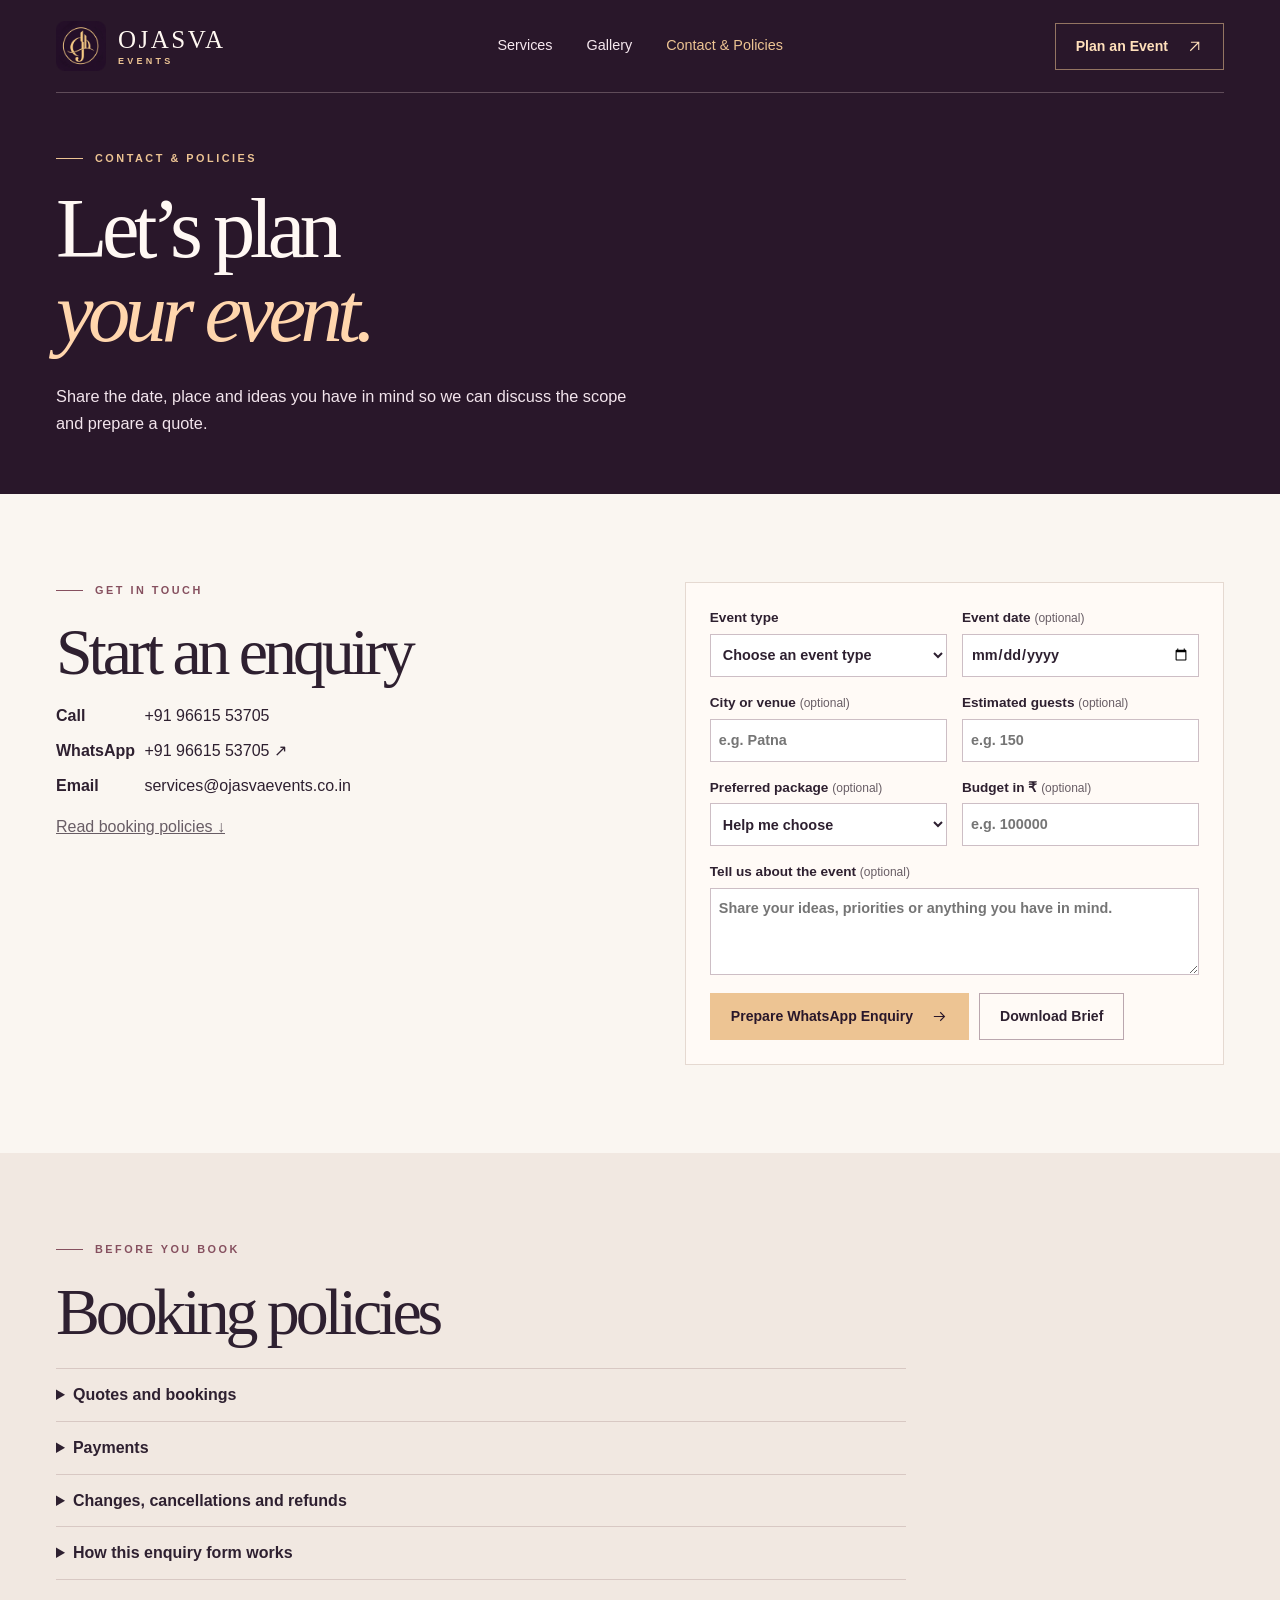
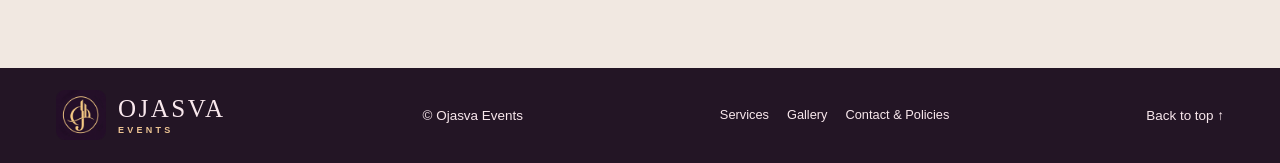
==== contact.html @ d342d85f "feat: add event management website files and assets" ====
<!doctype html>
<html lang="en">
<head>
<meta charset="utf-8">
<meta name="viewport" content="width=device-width, initial-scale=1">
<meta name="theme-color" content="#29172a">
<meta name="description" content="Contact Ojasva Events by phone, WhatsApp or email, prepare an enquiry and review the booking process.">
<title>Contact &amp; Policies | Ojasva Events</title>
<link rel="icon" href="assets/ojasva-monogram.png" type="image/png" sizes="256x256">
<link rel="stylesheet" href="assets/site.css">
<script src="assets/site.js" defer></script>
</head>
<body class="inner-page">
<a class="skip" href="#main">Skip to content</a>
<svg class="symbols" xmlns="http://www.w3.org/2000/svg" aria-hidden="true">
<symbol id="arrow" viewBox="0 0 24 24"><path d="M4 12h15m-6-6 6 6-6 6" stroke="currentColor" stroke-width="1.5" fill="none"/></symbol>
<symbol id="diagonal" viewBox="0 0 24 24"><path d="M6 18 18 6M7 6h11v11" stroke="currentColor" stroke-width="1.5" fill="none"/></symbol>
</svg>
<header class="header wrap" id="top">
<a href="index.html" class="brand" aria-label="Ojasva Events home"><img class="brand-mark" src="assets/ojasva-monogram.png" width="50" height="50" alt=""><span class="brand-wordmark">OJASVA<small>EVENTS</small></span></a>
<button class="menu-toggle" type="button" aria-expanded="false" aria-controls="site-nav" hidden>Menu <span aria-hidden="true">+</span></button>
<nav id="site-nav" aria-label="Main navigation"><a href="services.html">Services</a><a href="gallery.html">Gallery</a><a href="contact.html" aria-current="page">Contact &amp; Policies</a></nav>
<a href="contact.html#plan" class="button outline">Plan an Event <svg><use href="#diagonal"/></svg></a>
</header>
<main id="main">
<section class="inner-hero"><div class="wrap"><p class="eyebrow"><span></span> CONTACT &amp; POLICIES</p><h1>Let’s plan<br><em>your event.</em></h1><p class="intro">Share the date, place and ideas you have in mind so we can discuss the scope and prepare a quote.</p></div></section>

<section class="plan wrap" id="plan" aria-labelledby="plan-title">
<div><p class="eyebrow"><span></span> GET IN TOUCH</p><h2 id="plan-title">Start an enquiry</h2>
<address class="contact-links">
<a href="tel:+919661553705"><strong>Call</strong> +91 96615 53705</a>
<a href="https://wa.me/919661553705" target="_blank" rel="noopener noreferrer"><strong>WhatsApp</strong> +91 96615 53705 ↗</a>
<a href="mailto:services@ojasvaevents.co.in"><strong>Email</strong> services@ojasvaevents.co.in</a>
</address><p><a class="policy-link" href="#policies">Read booking policies ↓</a></p></div>
<form id="brief-form">
<div class="fields">
<label>Event type<select name="event" required><option value="">Choose an event type</option><option>Wedding</option><option>Corporate event</option><option>Private celebration</option><option>School or college event</option><option>Festival or public event</option><option>Other</option></select></label>
<label>Event date <span>(optional)</span><input type="date" name="date"></label>
<label>City or venue <span>(optional)</span><input name="venue" maxlength="120" placeholder="e.g. Patna"></label>
<label>Estimated guests <span>(optional)</span><input type="number" name="guests" min="1" max="1000000" placeholder="e.g. 150"></label>
<label>Preferred package <span>(optional)</span><select name="package"><option value="">Help me choose</option><option>Silver</option><option>Gold</option><option>Platinum</option></select></label>
<label>Budget in ₹ <span>(optional)</span><input type="number" name="budget" min="1" max="999999999" placeholder="e.g. 100000"></label>
<label class="wide">Tell us about the event <span>(optional)</span><textarea name="details" rows="3" maxlength="2000" placeholder="Share your ideas, priorities or anything you have in mind."></textarea></label>
</div>
<div class="brief-preview" id="brief-preview" hidden><strong>Your event at a glance</strong><p id="brief-summary"></p></div>
<div class="form-actions">
<button class="button primary" type="submit" value="whatsapp" disabled>Prepare WhatsApp Enquiry <svg><use href="#arrow"/></svg></button>
<button class="button secondary" type="submit" value="download" disabled>Download Brief</button>
</div>
<div class="enquiry-ready" hidden><p>Review and send your enquiry in WhatsApp.</p><a class="button secondary" id="enquiry-link" target="_blank" rel="noopener noreferrer">Open WhatsApp <svg><use href="#diagonal"/></svg></a></div>
<p class="form-status" role="status" id="form-status"></p>
<noscript>Call <a href="tel:+919661553705">+91 96615 53705</a> to discuss your event.</noscript>
</form>
</section>
<section class="rate-section" id="policies"><div class="section wrap"><p class="eyebrow"><span></span> BEFORE YOU BOOK</p><h2>Booking policies</h2>
<div class="policies">
<details><summary>Quotes and bookings</summary><p>Package rates are indicative. The written quote sets out the services, inclusions and pricing for your event. Confirm availability and scope with Ojasva before booking.</p></details>
<details><summary>Payments</summary><p>Your written booking terms confirm the advance amount, payment schedule and approved payment method.</p></details>
<details><summary>Changes, cancellations and refunds</summary><p>Review the cancellation, rescheduling and refund terms in your booking agreement before paying an advance. Contact Ojasva as soon as your date or requirements change.</p></details>
<details><summary>How this enquiry form works</summary><p>The form prepares a message in your browser. Opening the prepared message passes your event details to WhatsApp. Ojasva receives the enquiry when you send it there. You can also download a copy of your brief.</p></details>
</div></div></section>
</main>
<footer><div class="wrap footer"><a href="index.html" class="brand" aria-label="Ojasva Events home"><img class="brand-mark" src="assets/ojasva-monogram.png" width="50" height="50" alt=""><span class="brand-wordmark">OJASVA<small>EVENTS</small></span></a><p>© Ojasva Events</p><nav class="footer-nav" aria-label="Footer navigation"><a href="services.html">Services</a><a href="gallery.html">Gallery</a><a href="contact.html">Contact &amp; Policies</a></nav><a href="#top">Back to top ↑</a></div></footer>
</body>
</html>
---- assets/site.css ----
:root{--ink:#2e2030;--plum:#29172a;--muted:#685d65;--gold:#edc493;--cream:#faf6f1;--border:#e5d9d1;--serif:Georgia,'Times New Roman',serif;--sans:Inter,'Segoe UI',Arial,sans-serif}
*,*::before,*::after{box-sizing:border-box}
html{scroll-behavior:smooth}
body{margin:0;background:var(--cream);color:var(--ink);font:16px/1.6 var(--sans)}
a{color:inherit;text-decoration:none}
button,input,textarea,select{font:inherit}
svg{width:22px;height:22px;vertical-align:middle;flex:none}
.symbols{position:absolute;width:0;height:0}
.wrap{width:min(100% - 112px,1240px);margin-inline:auto}
.skip{position:absolute;top:8px;left:8px;z-index:3;padding:10px 14px;background:var(--cream);transform:translateY(-150%)}
.skip:focus{transform:none}
:focus-visible{outline:2px solid #ac5773;outline-offset:5px}
.header{position:absolute;z-index:2;inset:0 0 auto;color:#fff8f1;display:flex;align-items:center;justify-content:space-between;gap:24px;height:93px;border-bottom:1px solid #f6e0dd43}
.brand{display:inline-flex;align-items:center;gap:12px;flex:none}
.brand-wordmark{display:block;white-space:nowrap;font:25px/1 var(--serif);letter-spacing:.1em}
.brand-wordmark small{display:block;margin-top:5px;font:650 9px/1 var(--sans);letter-spacing:.36em;color:var(--gold)}
.brand-mark{display:block;width:50px;height:50px;flex:none;object-fit:contain}
.header nav{display:flex;gap:34px;font-size:.9rem;color:#f6e8ef}
.header nav a:hover,.text-link:hover,.footer>a:last-child:hover{color:var(--gold)}
.button{display:inline-flex;align-items:center;justify-content:center;gap:18px;border:1px solid transparent;padding:13px 20px;min-height:47px;font-weight:650;font-size:.88rem;line-height:1.2;cursor:pointer;transition:background .18s,color .18s,border-color .18s}
.button svg{width:17px;height:17px}
.outline{border-color:#edc4938a;color:#ffe0bb}
.outline:hover{background:var(--gold);color:var(--plum)}
.primary{background:var(--gold);color:#29172a}
.primary:hover{background:#f8d7af;border-color:#a97652}
.cover{color:#fff8f4;background-color:#331b35;background-image:linear-gradient(90deg,rgba(29,15,32,.94) 0%,rgba(33,17,37,.81) 32%,rgba(34,17,37,.30) 67%,rgba(34,17,37,.13) 100%),linear-gradient(0deg,#251329da,transparent 28%,transparent 70%,#251329a6),url('hero.webp');background-size:cover;background-position:center,center,center 55%}
.hero{min-height:clamp(580px,51vw,740px);padding:150px 0 75px;display:flex;align-items:center}
.hero-copy{max-width:740px}
.eyebrow{margin:0 0 20px;font-size:.68rem;letter-spacing:.23em;font-weight:750;display:flex;align-items:center;gap:12px;color:#86505f}
.eyebrow span{width:27px;height:1px;background:currentColor}
.cover .eyebrow,.approach .eyebrow{color:var(--gold)}
h1,h2,h3{font-family:var(--serif);font-weight:400;margin:0}
h1{font-size:clamp(4.2rem,7.15vw,7.25rem);line-height:.99;letter-spacing:-.065em}
h1 em{color:#ffd6ad}
h2{font-size:clamp(2.85rem,5.15vw,5rem);line-height:1;letter-spacing:-.062em}
h2 em{color:#875064}
.intro{max-width:440px;margin:28px 0 30px;color:#f2e4ec;font-size:1.02rem;line-height:1.7}
.actions{display:flex;align-items:center;gap:26px;flex-wrap:wrap}
.text-link{font-size:.88rem;display:inline-flex;align-items:center;gap:9px}
.hero-foot{display:flex;justify-content:space-between;align-items:center;min-height:65px;border-top:1px solid #f6e0dd43}
.hero-foot p{font-size:.62rem;letter-spacing:.2em;font-weight:650;margin:0}
.hero-foot b{color:var(--gold);margin-inline:12px}
.hero-foot a{border:1px solid #f6e0dd70;border-radius:50%;width:34px;height:34px;display:grid;place-items:center}
.hero-foot a:hover{background:var(--gold);color:var(--ink)}
.section{padding-block:88px}
.section-heading{display:grid;grid-template-columns:1.65fr 1fr;align-items:end;gap:36px;margin-bottom:38px}
.section-heading>p{max-width:355px;color:var(--muted);margin:0 0 4px}
.cards{display:grid;grid-template-columns:repeat(3,minmax(0,1fr));gap:22px}
.card{border:1px solid var(--border);background:#fffaf6}
.card-image{position:relative;overflow:hidden;background:#684653}
.card-image img{display:block;width:100%;height:auto;aspect-ratio:1.55;object-fit:cover;transition:transform .45s}
.card:hover img{transform:scale(1.04)}
.card-image span{position:absolute;top:12px;left:12px;padding:5px 10px;background:#fbefe3;color:var(--plum);font-size:.69rem;font-weight:700;letter-spacing:.08em}
.card-body{position:relative;padding:23px 51px 23px 20px}
.card-body h3{font-size:clamp(1.3rem,2.35vw,2rem);letter-spacing:-.04em;line-height:1.13}
.card-body p{margin:9px 0 0;color:var(--muted);font-size:.9rem}
.card-body a{position:absolute;right:12px;top:20px;display:grid;place-items:center;width:33px;height:33px;border-radius:50%;border:1px solid var(--border)}
.card-body a:hover{background:var(--plum);color:white}
.card-body svg{width:15px;height:15px}
.approach{background:var(--plum);color:#fff7f1}
.approach-grid,.plan{display:grid;grid-template-columns:1fr 1fr;gap:clamp(28px,7vw,110px);align-items:start}
.approach h2 em{color:var(--gold)}
.approach-note{max-width:350px;color:#eadce5}
.steps{list-style:none;padding:0;margin:0}
.steps li{display:flex;align-items:baseline;gap:20px;padding:15px 0;border-top:1px solid #f6e0dd43}
.steps li:last-child{border-bottom:1px solid #f6e0dd43}
.steps span{font-size:.75rem;color:var(--gold)}
.steps h3{font-size:1.55rem}
.steps p{margin:2px 0 0;color:#eadce5;font-size:.94rem}
.plan{padding-block:88px}
.plan p:not(.eyebrow){max-width:350px;color:var(--muted)}
form{border:1px solid var(--border);padding:24px;background:#fffaf6}
.fields{display:grid;grid-template-columns:1fr 1fr;gap:15px;margin-bottom:18px}
.fields label{min-width:0;font-size:.85rem;font-weight:650}
.fields label span{color:var(--muted);font-size:.75rem;font-weight:400}
.fields .wide{grid-column:1/-1}
.fields :is(input,textarea,select){display:block;width:100%;min-width:0;min-height:43px;margin-top:5px;padding:8px;border:1px solid #cdbec5;background:white;color:var(--ink);border-radius:0;font-size:.9rem}
.fields textarea{resize:vertical}
.form-status{font-size:.85rem;margin:8px 0 0}
.form-status:empty{display:none}
footer{background:#231525;color:#f9e8ed}
.footer{display:flex;align-items:center;justify-content:space-between;gap:16px;min-height:95px}
.footer p,.footer>a:last-child{font-size:.84rem}
@media(max-width:900px){.wrap{width:calc(100% - 64px)}.cards{gap:13px}.section{padding-block:68px}.plan{padding-block:68px}}
@media(max-width:700px){.wrap{width:calc(100% - 36px)}.header{height:75px;gap:10px}.header nav{display:none}.header .button{padding-inline:12px;gap:8px}.brand{gap:8px}.brand-wordmark{font-size:19px}.brand-mark{width:40px;height:40px}.brand-wordmark small{font-size:8px;margin-top:4px}.hero{min-height:550px;padding:127px 0 58px}.hero-foot p{font-size:.56rem;letter-spacing:.11em}.hero-foot b{margin-inline:4px}.hero-foot a{flex:none;width:28px;height:28px}.cover{background-position:center,center,59% center}.section-heading,.approach-grid,.plan{grid-template-columns:1fr;gap:20px}.section-heading{margin-bottom:26px}.cards{grid-template-columns:1fr;gap:18px}.card-image img{aspect-ratio:1.7}.card-body h3{font-size:1.8rem}.section,.plan{padding-block:54px}h1{font-size:clamp(2.95rem,10.8vw,4.6rem)}.intro{margin:22px 0}.footer{min-height:83px}.footer p{font-size:.72rem}.footer>a:last-child{font-size:.74rem}}
@media(max-width:380px){.hero-foot p{max-width:255px}.fields{grid-template-columns:1fr}.header .brand{gap:7px}.header .brand-wordmark{font-size:18px}}
@media(prefers-reduced-motion:reduce){html{scroll-behavior:auto}*,*::before,*::after{transition:none!important}}

/* Event showcase and planning interactions */
[hidden]{display:none!important}
.cover{position:relative;isolation:isolate}
.cover::before{content:"";position:absolute;inset:0;z-index:-1;pointer-events:none;background:linear-gradient(90deg,#1d0f20f5,#221125b8 43%,#22112538),linear-gradient(0deg,#251329de,transparent 38%,transparent 68%,#2513299c),var(--scene);background-size:cover;background-position:center,center,center 58%;opacity:0;transition:opacity .45s ease}
.cover[data-scene="corporate"]{--scene:url('corporate.webp')}
.cover[data-scene="private"]{--scene:url('private.webp')}
.cover:is([data-scene="corporate"],[data-scene="private"])::before{opacity:1}
@media (prefers-reduced-motion:reduce){.cover::before{transition:none}}
.showcase{display:flex;align-items:center;gap:9px;flex-wrap:wrap}
.showcase button,.menu-toggle{border:1px solid #f6e0dd55;background:#29172a55;color:#fff8f1;font:650 .66rem/1.15 var(--sans);letter-spacing:.07em;cursor:pointer}
.showcase button{padding:9px 12px;border-radius:20px;text-transform:uppercase}
.showcase button:hover,.showcase button[aria-pressed="true"]{background:var(--gold);border-color:var(--gold);color:var(--plum)}
.menu-toggle{display:none}
.brief-preview{margin-bottom:18px;padding:10px 14px;background:#f4ebe5;border-left:2px solid #9a6072;font-size:.84rem}
.brief-preview p{margin:3px 0 0;overflow-wrap:anywhere}
@media (max-width:700px){
  .hero-foot{gap:8px;padding-block:10px}
  .showcase{gap:5px}
  .showcase button{padding:7px 8px;font-size:.58rem;letter-spacing:0}
  .menu-toggle:not([hidden]){display:inline-flex;align-items:center;gap:5px;margin-left:auto;padding:7px}
  .header nav{display:none;position:absolute;inset:100% 0 auto;flex-direction:column;gap:0;padding:5px 12px;background:var(--plum);border:1px solid #f6e0dd55}
  .header nav a{padding:11px 4px}
  .header nav.is-open{display:flex}
  .header .button{white-space:nowrap}
}
@media (max-width:390px){
  .header .button svg{display:none}
  .header .button{min-height:38px;padding-inline:7px;font-size:.74rem}
}
@media (prefers-reduced-motion:no-preference){
  .hero-copy{animation:hero-enter .6s ease-out both}
  @keyframes hero-enter{from{opacity:0;transform:translateY(12px)}to{opacity:1;transform:translateY(0)}}
}

.inner-hero{background:var(--plum);color:#fff8f4;padding:150px 0 56px}
.inner-hero .eyebrow{color:var(--gold)}
.inner-hero h1{font-size:clamp(3.1rem,6.6vw,6.4rem)}
.inner-hero .intro{margin-bottom:0;max-width:575px}
.header nav [aria-current="page"]{color:var(--gold)}
.footer-nav{display:flex;flex-wrap:wrap;gap:8px 18px;font-size:.8rem}
.footer-nav a:hover,.footer-nav a:focus-visible{color:var(--gold)}
.detail-grid{display:grid;grid-template-columns:repeat(3,minmax(0,1fr));gap:18px;margin-top:28px}
.detail-card{display:flex;flex-direction:column;align-items:flex-start;gap:12px;padding:24px;border:1px solid var(--border);background:#fffaf6}
.detail-card h3{font-size:1.7rem;line-height:1.1}
.detail-card p,.section-note,.detail-card li{color:var(--muted);font-size:.93rem;margin:0}
.detail-card>a{margin-top:auto;color:#774353;font-weight:650;font-size:.86rem}
.detail-card>a:hover{text-decoration:underline}
.rate-section{background:#f1e8e1}
.section-note{margin-top:16px}
.rate .rate-price{color:var(--ink);font:2.2rem/1.1 var(--serif)}
.rate-price small{display:block;color:#86505f;font:700 .65rem/1.4 var(--sans);letter-spacing:.18em}
.rate ul{margin:0 0 6px;padding-left:18px}
.secondary{background:#fffaf6;color:var(--ink);border-color:#baa6ae}
.secondary:hover{background:#f2e4e4}
.gallery-filters,.form-actions{display:flex;flex-wrap:wrap;gap:10px}
.gallery-filters{margin-bottom:24px}
.gallery-filters button{padding:9px 14px;border:1px solid #c5b5bd;background:#fffaf6;color:var(--ink);cursor:pointer;border-radius:24px;font-size:.85rem}
.gallery-filters button[aria-pressed="true"]{background:var(--plum);color:white}
.gallery-grid{display:grid;grid-template-columns:1fr 1fr;gap:22px}
.gallery-card{margin:0;border:1px solid var(--border);background:#fffaf6}
.gallery-card a{display:block;position:relative}
.gallery-card img{display:block;width:100%;aspect-ratio:1.6;object-fit:cover}
.gallery-card figcaption{font:1.3rem var(--serif);padding:14px}
.image-open{position:absolute;right:10px;bottom:10px;display:grid;place-items:center;width:34px;height:34px;border-radius:50%;background:#fffaf6;color:var(--plum)}
.lightbox{padding:14px;width:min(820px,calc(100% - 24px));max-height:92vh;border:1px solid var(--border);background:var(--cream);color:var(--ink)}
.lightbox::backdrop{background:#1b0d1de0}
.lightbox form{display:flex;justify-content:flex-end;background:none;border:0;padding:0 0 10px}
.lightbox img{display:block;width:100%;max-height:65vh;object-fit:contain;background:#221424}
.lightbox p{margin:10px 0 0}
.gallery-cta{margin:24px 0 0}
.contact-links{display:grid;gap:9px;margin-top:18px;font-style:normal}
.contact-links a{overflow-wrap:anywhere}
.contact-links strong{display:inline-block;min-width:84px}
.contact-links a:hover,.policy-link{text-decoration:underline}
.enquiry-ready{border-top:1px solid var(--border);margin-top:16px;padding-top:10px}
.enquiry-ready p{margin:0 0 8px;font-size:.87rem}
.form-actions button:disabled{opacity:.65;cursor:default}
.policies{margin-top:24px;max-width:850px}
.policies details{padding:13px 0;border-top:1px solid #d8c8c3}
.policies details:last-child{border-bottom:1px solid #d8c8c3}
.policies summary{font-weight:650;cursor:pointer}
.policies p{margin:8px 0;color:var(--muted)}
@media(max-width:820px){.detail-grid{grid-template-columns:1fr 1fr}.footer-nav{gap:5px 12px}}
@media(max-width:700px){.inner-hero{padding:115px 0 40px}.detail-grid,.gallery-grid{grid-template-columns:1fr}.footer{flex-wrap:wrap;padding-block:16px}.footer-nav{order:1;flex-basis:100%}}
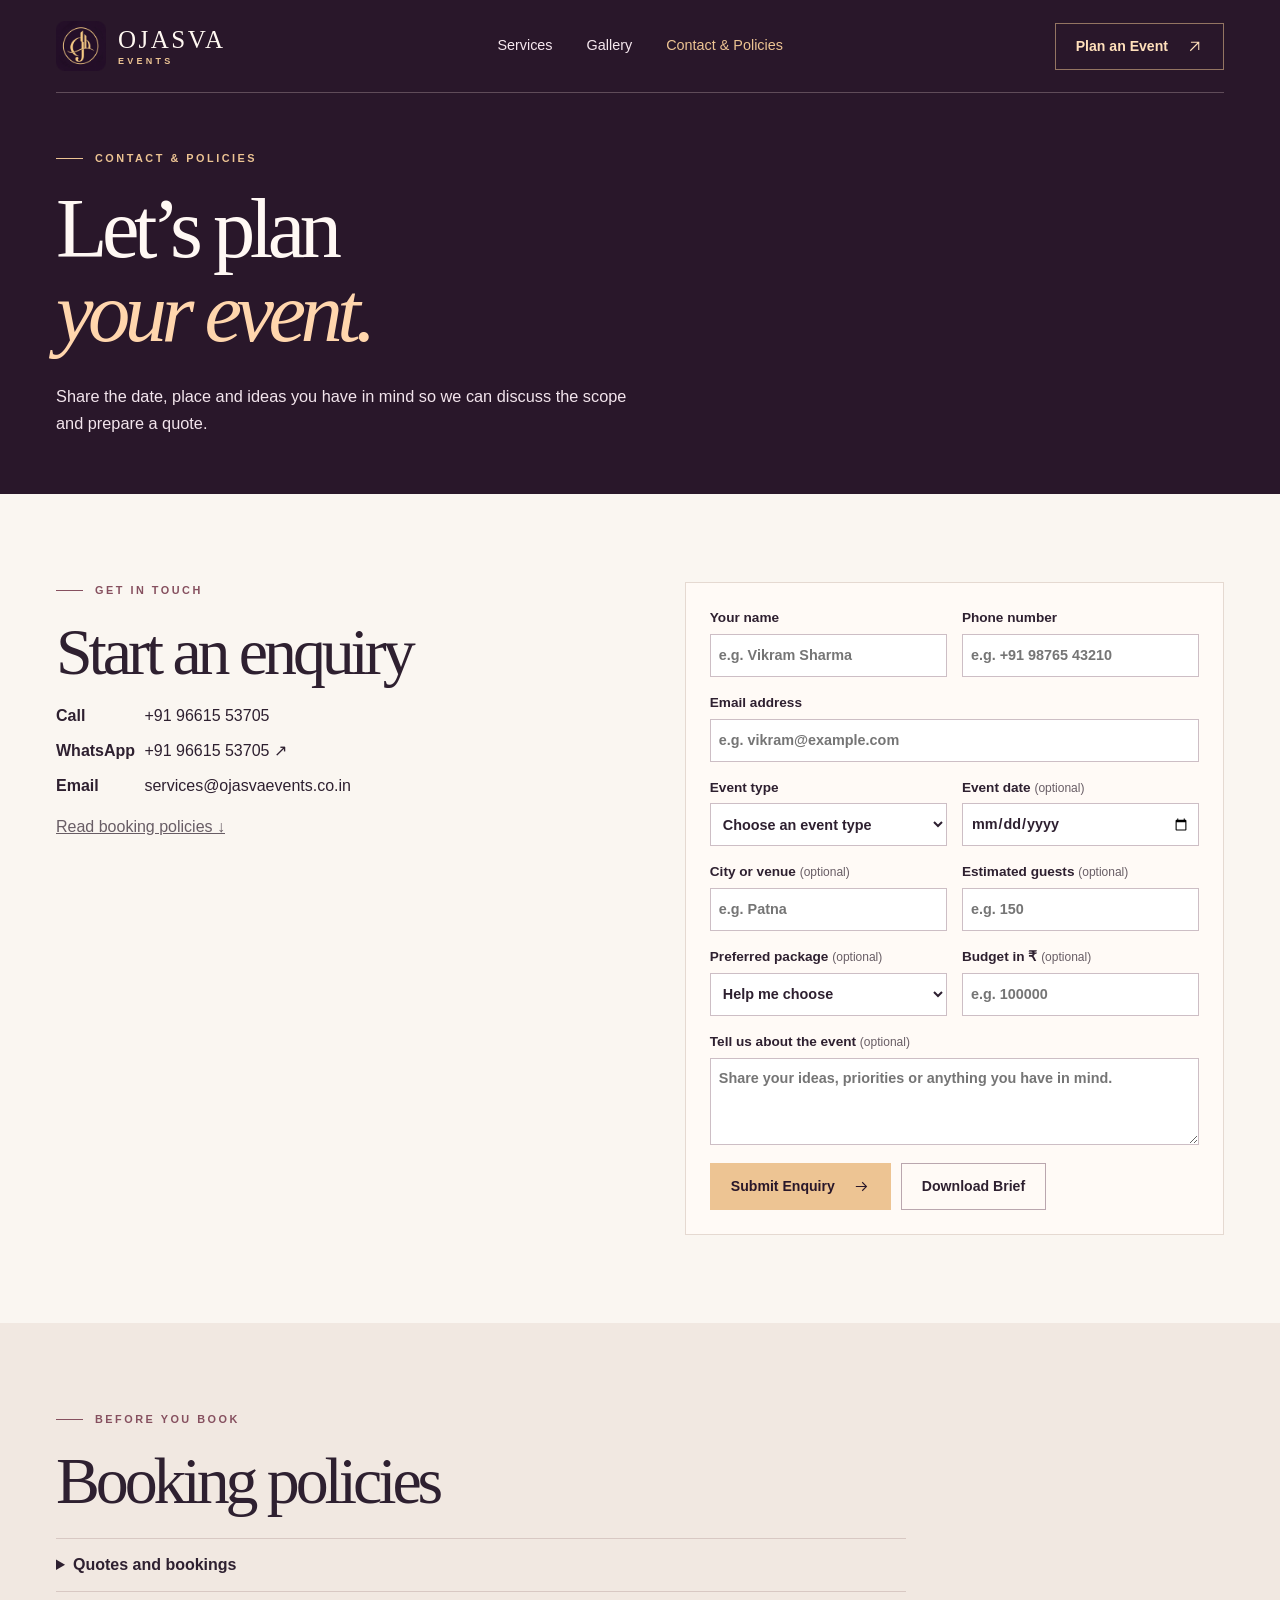
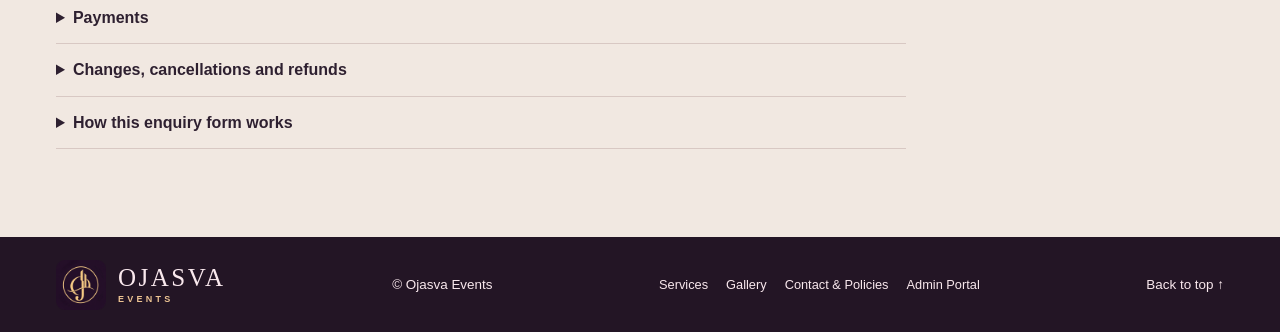
==== commit c3aebd99: "feat: add event management website with server, dashboard, and lead generation" ====
--- a/contact.html
+++ b/contact.html
@@ -34,6 +34,9 @@
 </address><p><a class="policy-link" href="#policies">Read booking policies ↓</a></p></div>
 <form id="brief-form">
 <div class="fields">
+<label>Your name<input name="name" required placeholder="e.g. Vikram Sharma"></label>
+<label>Phone number<input type="tel" name="phone" required placeholder="e.g. +91 98765 43210"></label>
+<label class="wide">Email address<input type="email" name="email" required placeholder="e.g. vikram@example.com"></label>
 <label>Event type<select name="event" required><option value="">Choose an event type</option><option>Wedding</option><option>Corporate event</option><option>Private celebration</option><option>School or college event</option><option>Festival or public event</option><option>Other</option></select></label>
 <label>Event date <span>(optional)</span><input type="date" name="date"></label>
 <label>City or venue <span>(optional)</span><input name="venue" maxlength="120" placeholder="e.g. Patna"></label>
@@ -44,10 +47,9 @@
 </div>
 <div class="brief-preview" id="brief-preview" hidden><strong>Your event at a glance</strong><p id="brief-summary"></p></div>
 <div class="form-actions">
-<button class="button primary" type="submit" value="whatsapp" disabled>Prepare WhatsApp Enquiry <svg><use href="#arrow"/></svg></button>
+<button class="button primary" type="submit" value="submit" disabled>Submit Enquiry <svg><use href="#arrow"/></svg></button>
 <button class="button secondary" type="submit" value="download" disabled>Download Brief</button>
 </div>
-<div class="enquiry-ready" hidden><p>Review and send your enquiry in WhatsApp.</p><a class="button secondary" id="enquiry-link" target="_blank" rel="noopener noreferrer">Open WhatsApp <svg><use href="#diagonal"/></svg></a></div>
 <p class="form-status" role="status" id="form-status"></p>
 <noscript>Call <a href="tel:+919661553705">+91 96615 53705</a> to discuss your event.</noscript>
 </form>
@@ -60,6 +62,6 @@
 <details><summary>How this enquiry form works</summary><p>The form prepares a message in your browser. Opening the prepared message passes your event details to WhatsApp. Ojasva receives the enquiry when you send it there. You can also download a copy of your brief.</p></details>
 </div></div></section>
 </main>
-<footer><div class="wrap footer"><a href="index.html" class="brand" aria-label="Ojasva Events home"><img class="brand-mark" src="assets/ojasva-monogram.png" width="50" height="50" alt=""><span class="brand-wordmark">OJASVA<small>EVENTS</small></span></a><p>© Ojasva Events</p><nav class="footer-nav" aria-label="Footer navigation"><a href="services.html">Services</a><a href="gallery.html">Gallery</a><a href="contact.html">Contact &amp; Policies</a></nav><a href="#top">Back to top ↑</a></div></footer>
+<footer><div class="wrap footer"><a href="index.html" class="brand" aria-label="Ojasva Events home"><img class="brand-mark" src="assets/ojasva-monogram.png" width="50" height="50" alt=""><span class="brand-wordmark">OJASVA<small>EVENTS</small></span></a><p>© Ojasva Events</p><nav class="footer-nav" aria-label="Footer navigation"><a href="services.html">Services</a><a href="gallery.html">Gallery</a><a href="contact.html">Contact &amp; Policies</a><a href="login.html">Admin Portal</a></nav><a href="#top">Back to top ↑</a></div></footer>
 </body>
 </html>
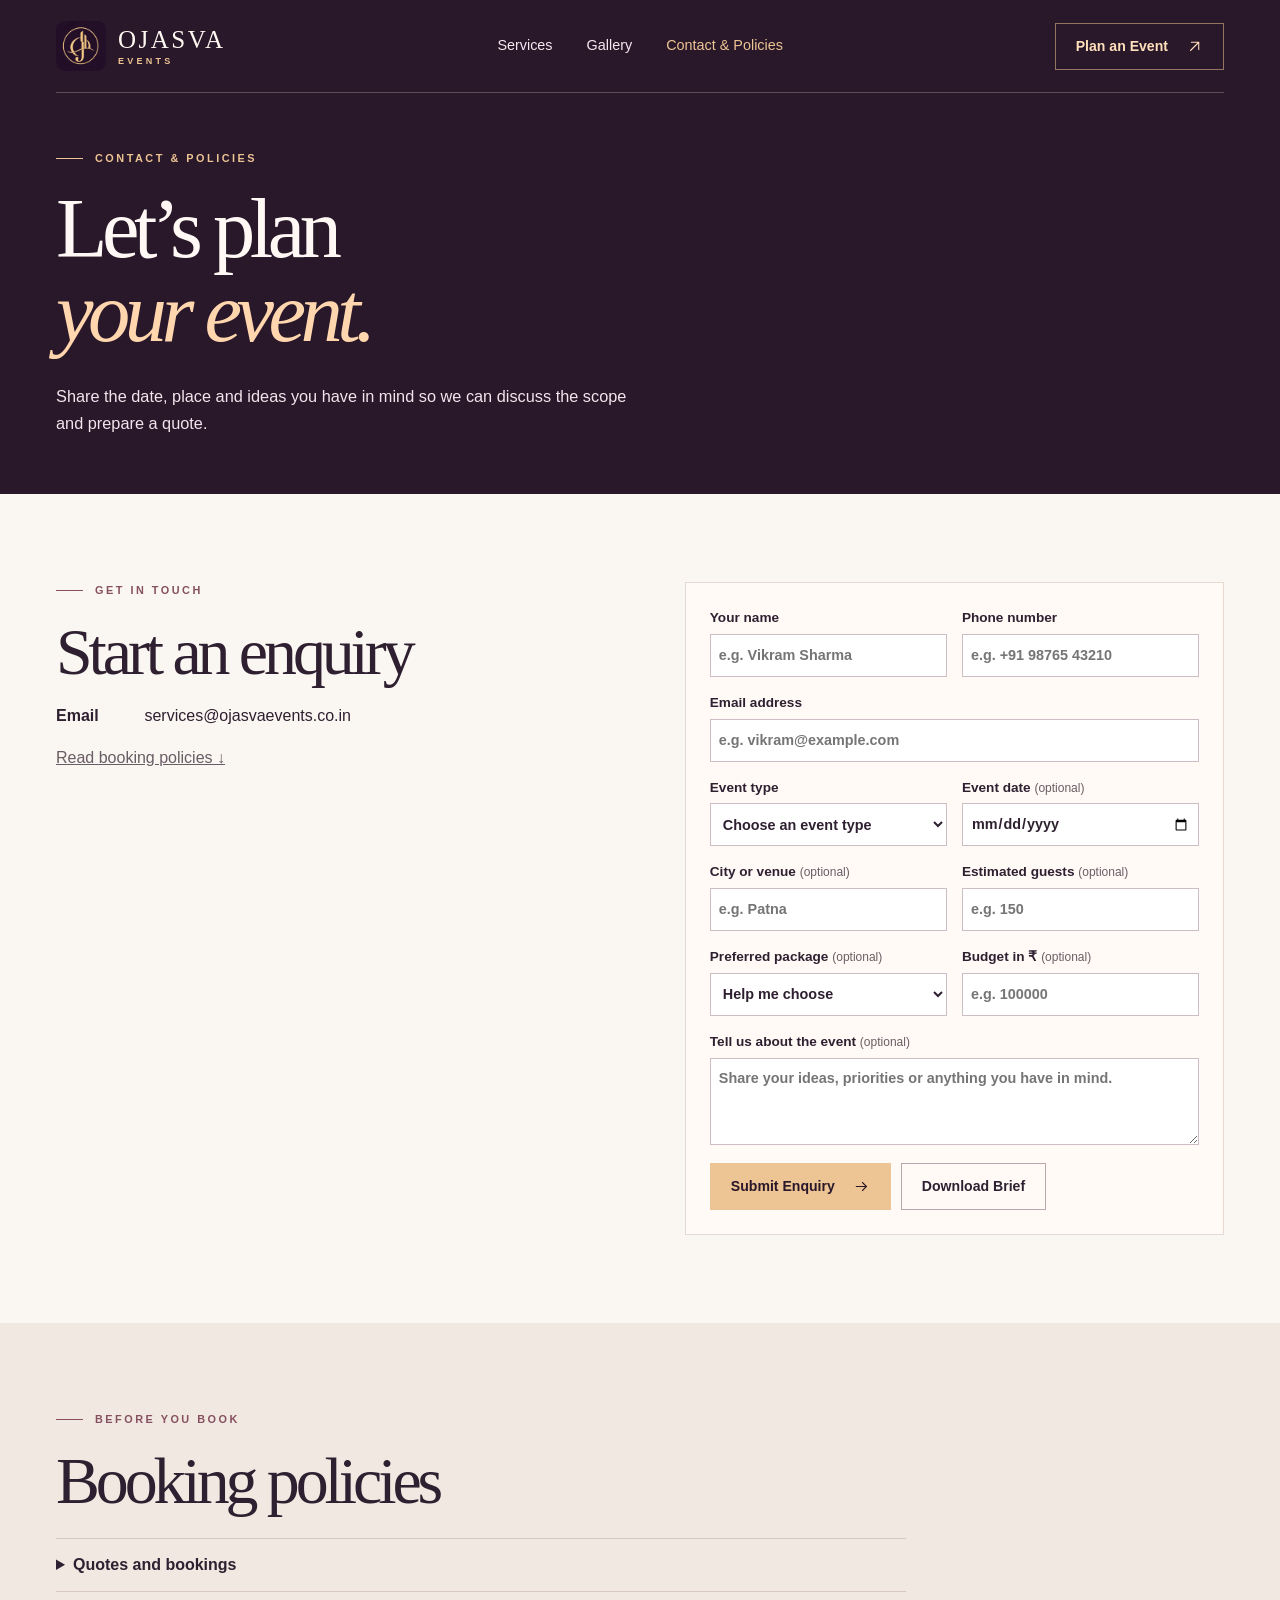
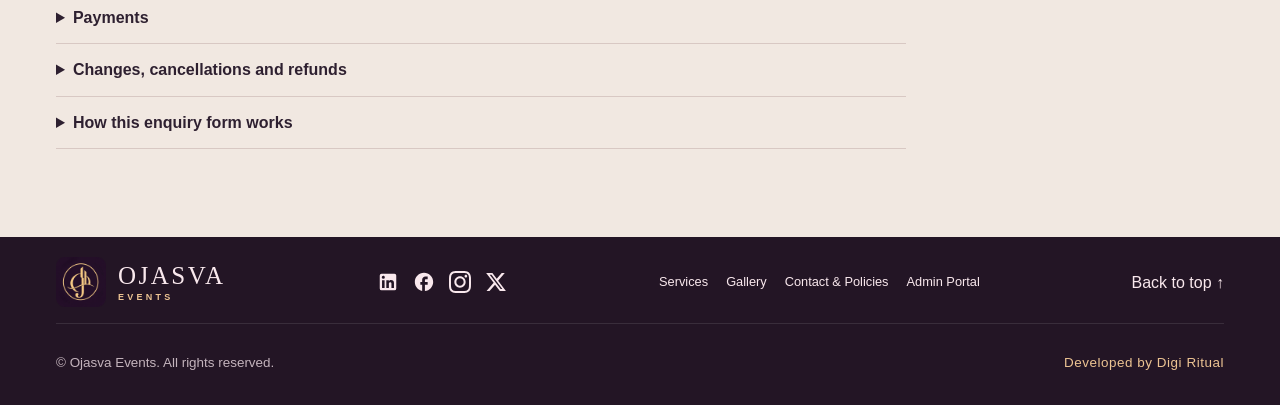
==== commit 4fe04095: "refactor: migrate backend from node to php and sqlite with admin dashboard" ====
--- a/contact.html
+++ b/contact.html
@@ -4,7 +4,7 @@
 <meta charset="utf-8">
 <meta name="viewport" content="width=device-width, initial-scale=1">
 <meta name="theme-color" content="#29172a">
-<meta name="description" content="Contact Ojasva Events by phone, WhatsApp or email, prepare an enquiry and review the booking process.">
+<meta name="description" content="Contact Ojasva Events, submit an enquiry and review booking policies.">
 <title>Contact &amp; Policies | Ojasva Events</title>
 <link rel="icon" href="assets/ojasva-monogram.png" type="image/png" sizes="256x256">
 <link rel="stylesheet" href="assets/site.css">
@@ -28,11 +28,9 @@
 <section class="plan wrap" id="plan" aria-labelledby="plan-title">
 <div><p class="eyebrow"><span></span> GET IN TOUCH</p><h2 id="plan-title">Start an enquiry</h2>
 <address class="contact-links">
-<a href="tel:+919661553705"><strong>Call</strong> +91 96615 53705</a>
-<a href="https://wa.me/919661553705" target="_blank" rel="noopener noreferrer"><strong>WhatsApp</strong> +91 96615 53705 ↗</a>
 <a href="mailto:services@ojasvaevents.co.in"><strong>Email</strong> services@ojasvaevents.co.in</a>
 </address><p><a class="policy-link" href="#policies">Read booking policies ↓</a></p></div>
-<form id="brief-form">
+<form id="brief-form" action="submit.php" method="POST">
 <div class="fields">
 <label>Your name<input name="name" required placeholder="e.g. Vikram Sharma"></label>
 <label>Phone number<input type="tel" name="phone" required placeholder="e.g. +91 98765 43210"></label>
@@ -51,7 +49,7 @@
 <button class="button secondary" type="submit" value="download" disabled>Download Brief</button>
 </div>
 <p class="form-status" role="status" id="form-status"></p>
-<noscript>Call <a href="tel:+919661553705">+91 96615 53705</a> to discuss your event.</noscript>
+<noscript>Submit the form above or email us at <a href="mailto:services@ojasvaevents.co.in">services@ojasvaevents.co.in</a> to discuss your event.</noscript>
 </form>
 </section>
 <section class="rate-section" id="policies"><div class="section wrap"><p class="eyebrow"><span></span> BEFORE YOU BOOK</p><h2>Booking policies</h2>
@@ -59,9 +57,24 @@
 <details><summary>Quotes and bookings</summary><p>Package rates are indicative. The written quote sets out the services, inclusions and pricing for your event. Confirm availability and scope with Ojasva before booking.</p></details>
 <details><summary>Payments</summary><p>Your written booking terms confirm the advance amount, payment schedule and approved payment method.</p></details>
 <details><summary>Changes, cancellations and refunds</summary><p>Review the cancellation, rescheduling and refund terms in your booking agreement before paying an advance. Contact Ojasva as soon as your date or requirements change.</p></details>
-<details><summary>How this enquiry form works</summary><p>The form prepares a message in your browser. Opening the prepared message passes your event details to WhatsApp. Ojasva receives the enquiry when you send it there. You can also download a copy of your brief.</p></details>
+<details><summary>How this enquiry form works</summary><p>Fill in your event details and submit the form. Your inquiry is securely recorded and our team will get in touch with you shortly. You can also download a copy of your brief.</p></details>
 </div></div></section>
 </main>
-<footer><div class="wrap footer"><a href="index.html" class="brand" aria-label="Ojasva Events home"><img class="brand-mark" src="assets/ojasva-monogram.png" width="50" height="50" alt=""><span class="brand-wordmark">OJASVA<small>EVENTS</small></span></a><p>© Ojasva Events</p><nav class="footer-nav" aria-label="Footer navigation"><a href="services.html">Services</a><a href="gallery.html">Gallery</a><a href="contact.html">Contact &amp; Policies</a><a href="login.html">Admin Portal</a></nav><a href="#top">Back to top ↑</a></div></footer>
+<footer>
+<div class="wrap footer">
+    <a href="index.html" class="brand" aria-label="Ojasva Events home"><img class="brand-mark" src="assets/ojasva-monogram.png" width="50" height="50" alt=""><span class="brand-wordmark">OJASVA<small>EVENTS</small></span></a>
+    <div class="footer-social" aria-label="Social media">
+        <a href="#" aria-label="LinkedIn" class="social-icon"><svg width="18" height="18" viewBox="0 0 24 24" fill="currentColor"><path d="M19 3a2 2 0 0 1 2 2v14a2 2 0 0 1-2 2H5a2 2 0 0 1-2-2V5a2 2 0 0 1 2-2h14m-.5 15.5v-5.3a3.26 3.26 0 0 0-3.26-3.26c-.85 0-1.84.52-2.28 1.3v-1.11h-2.79v8.37h2.79v-4.93c0-.77.62-1.4 1.39-1.4a1.4 1.4 0 0 1 1.4 1.4v4.93h2.75M6.88 8.56a1.68 1.68 0 0 0 1.68-1.68c0-.93-.75-1.69-1.68-1.69a1.69 1.69 0 0 0-1.69 1.69c0 .93.76 1.68 1.69 1.68m1.39 9.94v-8.37H5.5v8.37h2.77z"/></svg></a>
+        <a href="#" aria-label="Facebook" class="social-icon"><svg width="18" height="18" viewBox="0 0 24 24" fill="currentColor"><path d="M22 12c0-5.52-4.48-10-10-10S2 6.48 2 12c0 4.84 3.44 8.87 8 9.8V15H8v-3h2V9.5C10 7.57 11.57 6 13.5 6H16v3h-2c-.55 0-1 .45-1 1v2h3v3h-3v6.95C18.05 21.45 22 17.19 22 12z"/></svg></a>
+        <a href="#" aria-label="Instagram" class="social-icon"><svg width="18" height="18" viewBox="0 0 24 24" fill="currentColor"><path d="M12 2.163c3.204 0 3.584.012 4.85.07 3.252.148 4.771 1.691 4.919 4.919.058 1.265.069 1.645.069 4.849 0 3.205-.012 3.584-.069 4.849-.149 3.225-1.664 4.771-4.919 4.919-1.266.058-1.644.07-4.85.07-3.204 0-3.584-.012-4.849-.07-3.26-.149-4.771-1.699-4.919-4.92-.058-1.265-.07-1.644-.07-4.849 0-3.204.013-3.583.07-4.849.149-3.227 1.664-4.771 4.919-4.919 1.266-.057 1.645-.069 4.849-.069zm0-2.163c-3.259 0-3.667.014-4.947.072-4.358.2-6.78 2.618-6.98 6.98-.059 1.281-.073 1.689-.073 4.948 0 3.259.014 3.668.072 4.948.2 4.358 2.618 6.78 6.98 6.98 1.281.058 1.689.072 4.948.072 3.259 0 3.668-.014 4.948-.072 4.354-.2 6.782-2.618 6.979-6.98.059-1.28.073-1.689.073-4.948 0-3.259-.014-3.667-.072-4.947-.196-4.354-2.617-6.78-6.979-6.98-1.281-.059-1.69-.073-4.949-.073zm0 5.838c-3.403 0-6.162 2.759-6.162 6.162s2.759 6.163 6.162 6.163 6.162-2.759 6.162-6.163c0-3.403-2.759-6.162-6.162-6.162zm0 10.162c-2.209 0-4-1.79-4-4 0-2.209 1.791-4 4-4s4 1.791 4 4c0 2.21-1.791 4-4 4zm6.406-11.845c-.796 0-1.441.645-1.441 1.44s.645 1.44 1.441 1.44c.795 0 1.439-.645 1.439-1.44s-.644-1.44-1.439-1.44z"/></svg></a>
+        <a href="#" aria-label="Twitter (X)" class="social-icon"><svg width="18" height="18" viewBox="0 0 24 24" fill="currentColor"><path d="M18.244 2.25h3.308l-7.227 8.26 8.502 11.24H16.17l-5.214-6.817L4.99 21.75H1.68l7.73-8.835L1.254 2.25H8.08l4.713 6.231zm-1.161 17.52h1.833L7.084 4.126H5.117z"/></svg></a>
+    </div>
+    <nav class="footer-nav" aria-label="Footer navigation"><a href="services.html">Services</a><a href="gallery.html">Gallery</a><a href="contact.html">Contact &amp; Policies</a><a href="login.php">Admin Portal</a></nav><a href="#top">Back to top ↑</a>
+    <div class="footer-bottom">
+        <p>© Ojasva Events. All rights reserved.</p>
+        <p class="developed-by">Developed by Digi Ritual</p>
+    </div>
+</div>
+</footer>
 </body>
 </html>
--- a/assets/site.css
+++ b/assets/site.css
@@ -78,9 +78,20 @@
 .fields textarea{resize:vertical}
 .form-status{font-size:.85rem;margin:8px 0 0}
 .form-status:empty{display:none}
-footer{background:#231525;color:#f9e8ed}
-.footer{display:flex;align-items:center;justify-content:space-between;gap:16px;min-height:95px}
+.form-success-banner{background:#29172a;color:#fffaf6;border-left:4px solid var(--gold);padding:20px 22px;margin-top:18px;border-radius:4px;display:flex;align-items:flex-start;gap:15px;animation:fadeInDown .4s ease-out;box-shadow:0 8px 24px rgba(41,23,42,.12)}
+.form-success-banner .success-icon{width:34px;height:34px;border-radius:50%;background:var(--gold);color:#29172a;display:flex;align-items:center;justify-content:center;font-weight:800;font-size:1.15rem;flex-shrink:0}
+.form-success-banner h3{font-size:1.15rem;color:var(--gold);margin-bottom:4px;font-family:var(--serif);font-weight:600}
+.form-success-banner p{margin:0 0 4px 0;font-size:.9rem;line-height:1.45;color:#f7ebee!important}
+.form-success-banner .sub{font-size:.8rem;color:#cdbec5!important;margin-bottom:0}
+@keyframes fadeInDown{from{opacity:0;transform:translateY(-8px)}to{opacity:1;transform:translateY(0)}}
+footer{background:#231525;color:#f9e8ed;padding-top:20px}
+.footer{display:flex;align-items:center;justify-content:space-between;flex-wrap:wrap;gap:16px}
 .footer p,.footer>a:last-child{font-size:.84rem}
+.footer-social{display:flex;align-items:center;gap:14px}
+.footer-social a{color:#f9e8ed;display:inline-flex;align-items:center;justify-content:center;transition:color .2s ease, transform .2s ease}
+.footer-social a:hover{color:var(--gold);transform:translateY(-2px)}
+.footer-bottom{width:100%;border-top:1px solid rgba(255,255,255,.1);padding:14px 0 18px;display:flex;justify-content:space-between;align-items:center;flex-wrap:wrap;gap:10px;font-size:.8rem;color:#c4b4bd}
+.footer-bottom .developed-by{color:var(--gold);letter-spacing:.04em}
 @media(max-width:900px){.wrap{width:calc(100% - 64px)}.cards{gap:13px}.section{padding-block:68px}.plan{padding-block:68px}}
 @media(max-width:700px){.wrap{width:calc(100% - 36px)}.header{height:75px;gap:10px}.header nav{display:none}.header .button{padding-inline:12px;gap:8px}.brand{gap:8px}.brand-wordmark{font-size:19px}.brand-mark{width:40px;height:40px}.brand-wordmark small{font-size:8px;margin-top:4px}.hero{min-height:550px;padding:127px 0 58px}.hero-foot p{font-size:.56rem;letter-spacing:.11em}.hero-foot b{margin-inline:4px}.hero-foot a{flex:none;width:28px;height:28px}.cover{background-position:center,center,59% center}.section-heading,.approach-grid,.plan{grid-template-columns:1fr;gap:20px}.section-heading{margin-bottom:26px}.cards{grid-template-columns:1fr;gap:18px}.card-image img{aspect-ratio:1.7}.card-body h3{font-size:1.8rem}.section,.plan{padding-block:54px}h1{font-size:clamp(2.95rem,10.8vw,4.6rem)}.intro{margin:22px 0}.footer{min-height:83px}.footer p{font-size:.72rem}.footer>a:last-child{font-size:.74rem}}
 @media(max-width:380px){.hero-foot p{max-width:255px}.fields{grid-template-columns:1fr}.header .brand{gap:7px}.header .brand-wordmark{font-size:18px}}
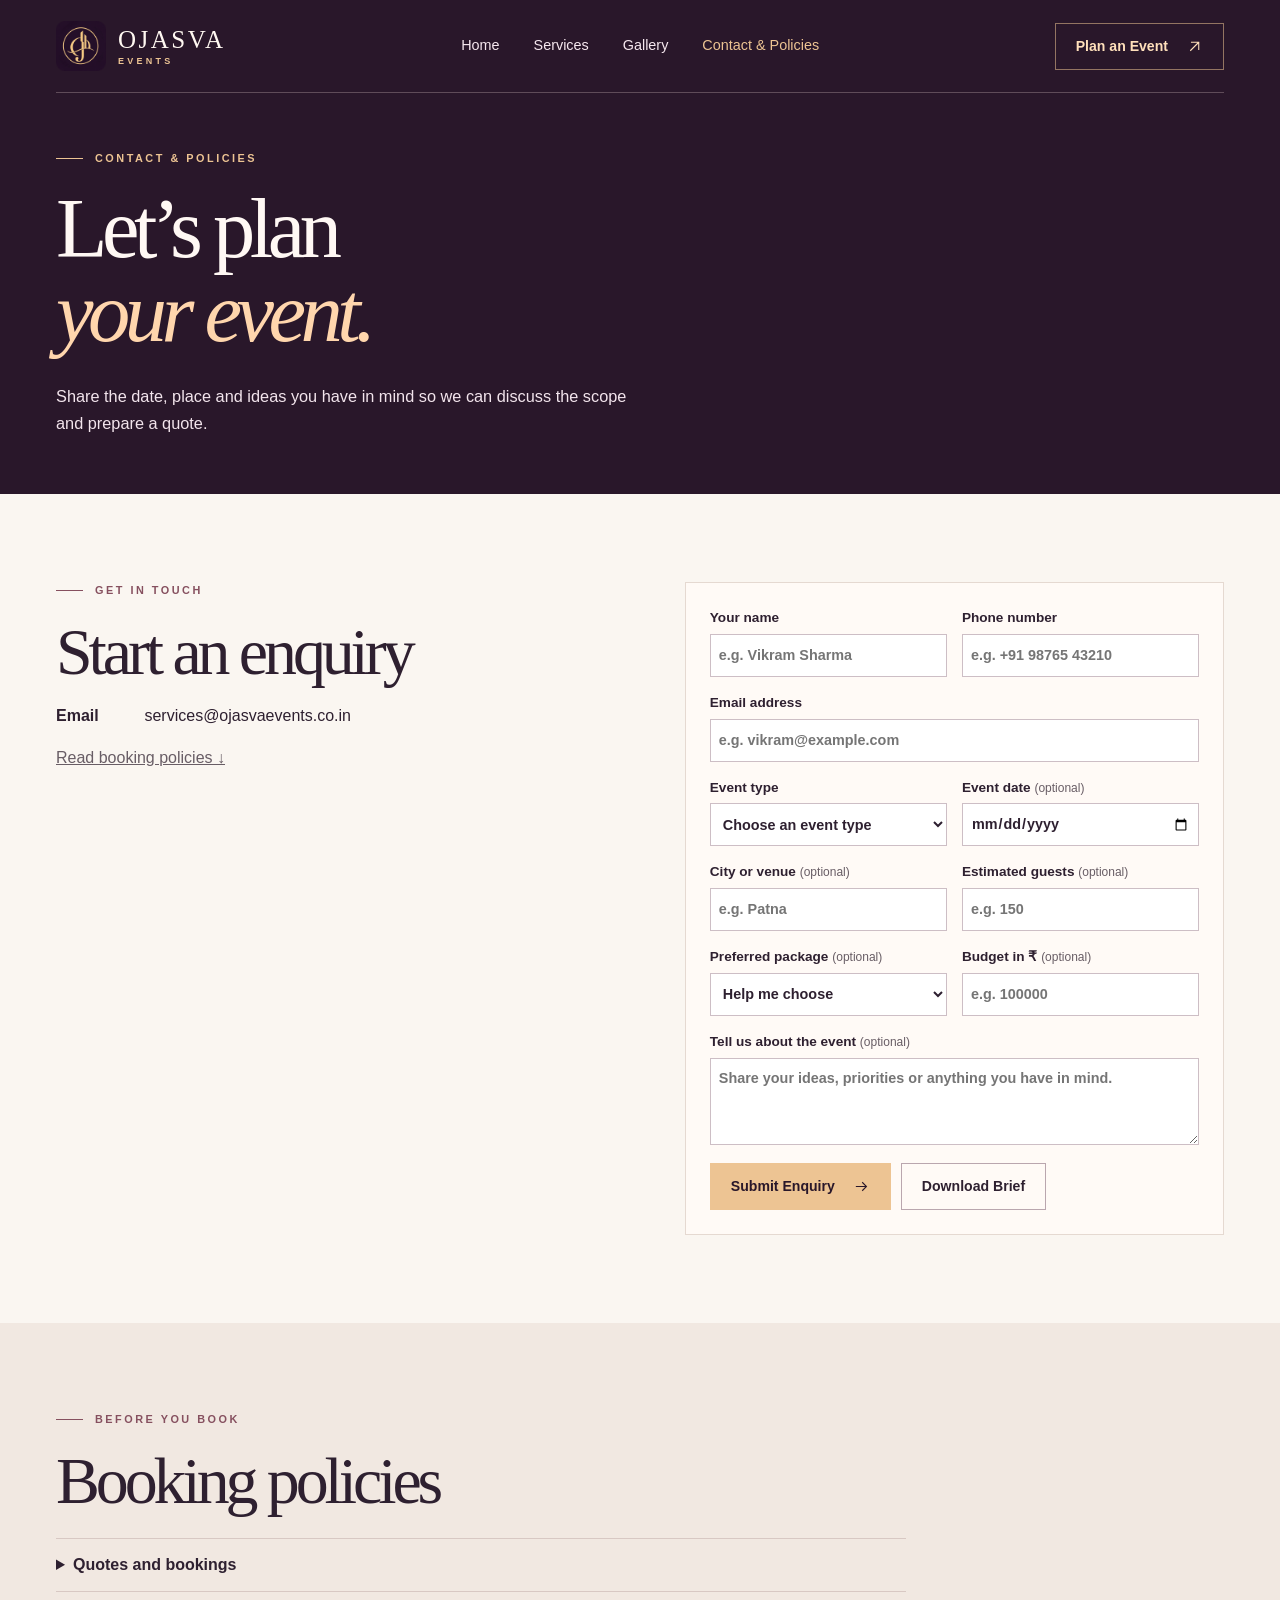
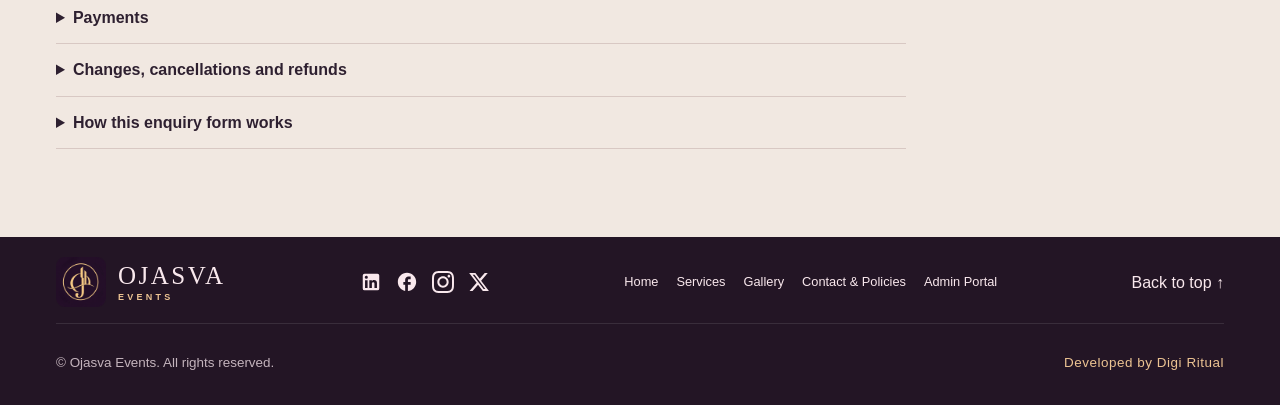
==== commit 0f6376c9: "feat: add home navigation links across site headers/footers and update dashboard footer" ====
--- a/contact.html
+++ b/contact.html
@@ -19,7 +19,7 @@
 <header class="header wrap" id="top">
 <a href="index.html" class="brand" aria-label="Ojasva Events home"><img class="brand-mark" src="assets/ojasva-monogram.png" width="50" height="50" alt=""><span class="brand-wordmark">OJASVA<small>EVENTS</small></span></a>
 <button class="menu-toggle" type="button" aria-expanded="false" aria-controls="site-nav" hidden>Menu <span aria-hidden="true">+</span></button>
-<nav id="site-nav" aria-label="Main navigation"><a href="services.html">Services</a><a href="gallery.html">Gallery</a><a href="contact.html" aria-current="page">Contact &amp; Policies</a></nav>
+<nav id="site-nav" aria-label="Main navigation"><a href="index.html">Home</a><a href="services.html">Services</a><a href="gallery.html">Gallery</a><a href="contact.html" aria-current="page">Contact &amp; Policies</a></nav>
 <a href="contact.html#plan" class="button outline">Plan an Event <svg><use href="#diagonal"/></svg></a>
 </header>
 <main id="main">
@@ -69,7 +69,7 @@
         <a href="#" aria-label="Instagram" class="social-icon"><svg width="18" height="18" viewBox="0 0 24 24" fill="currentColor"><path d="M12 2.163c3.204 0 3.584.012 4.85.07 3.252.148 4.771 1.691 4.919 4.919.058 1.265.069 1.645.069 4.849 0 3.205-.012 3.584-.069 4.849-.149 3.225-1.664 4.771-4.919 4.919-1.266.058-1.644.07-4.85.07-3.204 0-3.584-.012-4.849-.07-3.26-.149-4.771-1.699-4.919-4.92-.058-1.265-.07-1.644-.07-4.849 0-3.204.013-3.583.07-4.849.149-3.227 1.664-4.771 4.919-4.919 1.266-.057 1.645-.069 4.849-.069zm0-2.163c-3.259 0-3.667.014-4.947.072-4.358.2-6.78 2.618-6.98 6.98-.059 1.281-.073 1.689-.073 4.948 0 3.259.014 3.668.072 4.948.2 4.358 2.618 6.78 6.98 6.98 1.281.058 1.689.072 4.948.072 3.259 0 3.668-.014 4.948-.072 4.354-.2 6.782-2.618 6.979-6.98.059-1.28.073-1.689.073-4.948 0-3.259-.014-3.667-.072-4.947-.196-4.354-2.617-6.78-6.979-6.98-1.281-.059-1.69-.073-4.949-.073zm0 5.838c-3.403 0-6.162 2.759-6.162 6.162s2.759 6.163 6.162 6.163 6.162-2.759 6.162-6.163c0-3.403-2.759-6.162-6.162-6.162zm0 10.162c-2.209 0-4-1.79-4-4 0-2.209 1.791-4 4-4s4 1.791 4 4c0 2.21-1.791 4-4 4zm6.406-11.845c-.796 0-1.441.645-1.441 1.44s.645 1.44 1.441 1.44c.795 0 1.439-.645 1.439-1.44s-.644-1.44-1.439-1.44z"/></svg></a>
         <a href="#" aria-label="Twitter (X)" class="social-icon"><svg width="18" height="18" viewBox="0 0 24 24" fill="currentColor"><path d="M18.244 2.25h3.308l-7.227 8.26 8.502 11.24H16.17l-5.214-6.817L4.99 21.75H1.68l7.73-8.835L1.254 2.25H8.08l4.713 6.231zm-1.161 17.52h1.833L7.084 4.126H5.117z"/></svg></a>
     </div>
-    <nav class="footer-nav" aria-label="Footer navigation"><a href="services.html">Services</a><a href="gallery.html">Gallery</a><a href="contact.html">Contact &amp; Policies</a><a href="login.php">Admin Portal</a></nav><a href="#top">Back to top ↑</a>
+    <nav class="footer-nav" aria-label="Footer navigation"><a href="index.html">Home</a><a href="services.html">Services</a><a href="gallery.html">Gallery</a><a href="contact.html">Contact &amp; Policies</a><a href="login.php">Admin Portal</a></nav><a href="#top">Back to top ↑</a>
     <div class="footer-bottom">
         <p>© Ojasva Events. All rights reserved.</p>
         <p class="developed-by">Developed by Digi Ritual</p>
